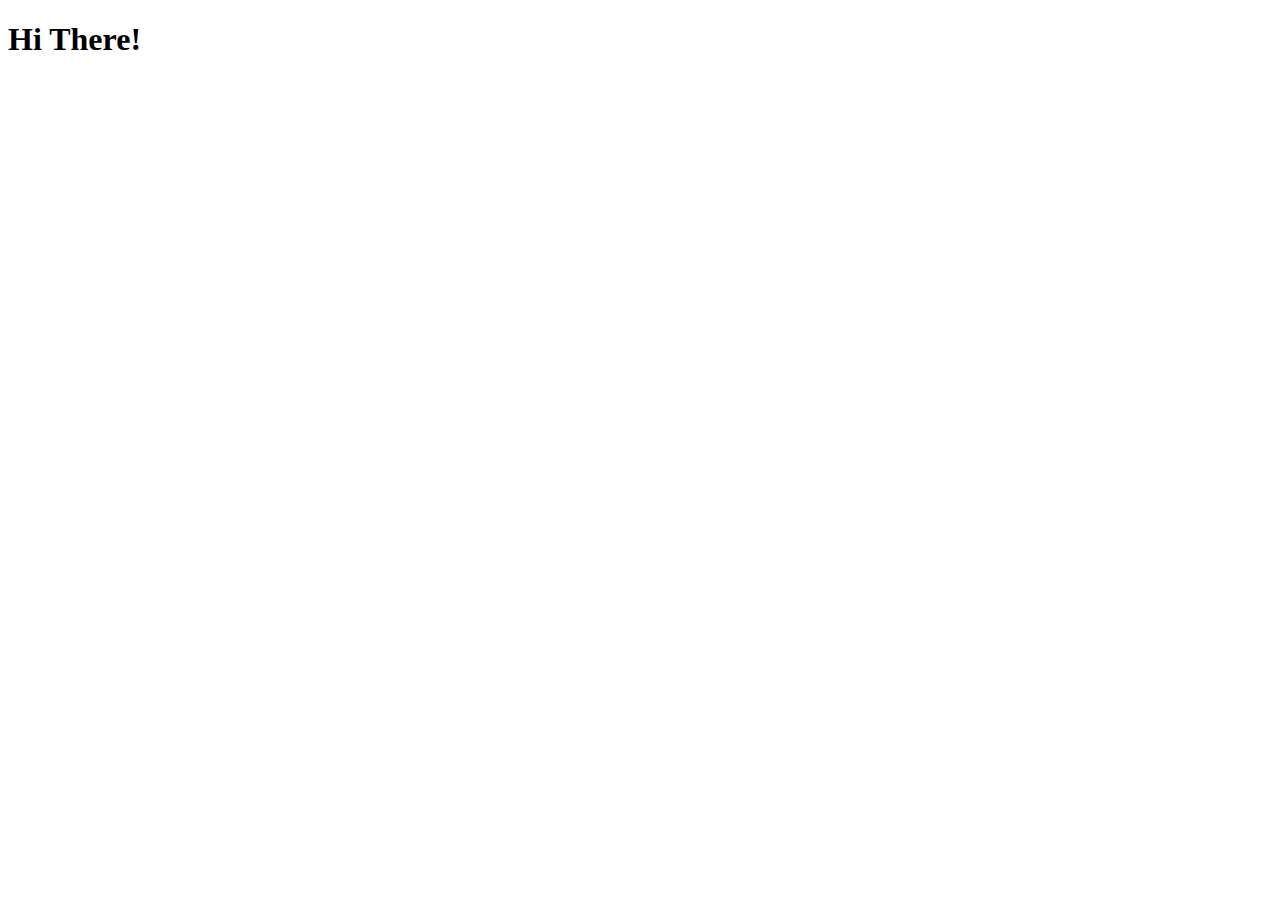
==== index.html @ 241e5246 "First version being uploaded" ====
<!DOCTYPE html>
<html lang="en">
<head>
    <meta charset="UTF-8">
    <meta http-equiv="X-UA-Compatible" content="IE=edge">
    <meta name="viewport" content="width=device-width, initial-scale=1.0">
    <title>Document</title>
</head>
<body>
    <h1>Hi There!</h1>
</body>
</html>
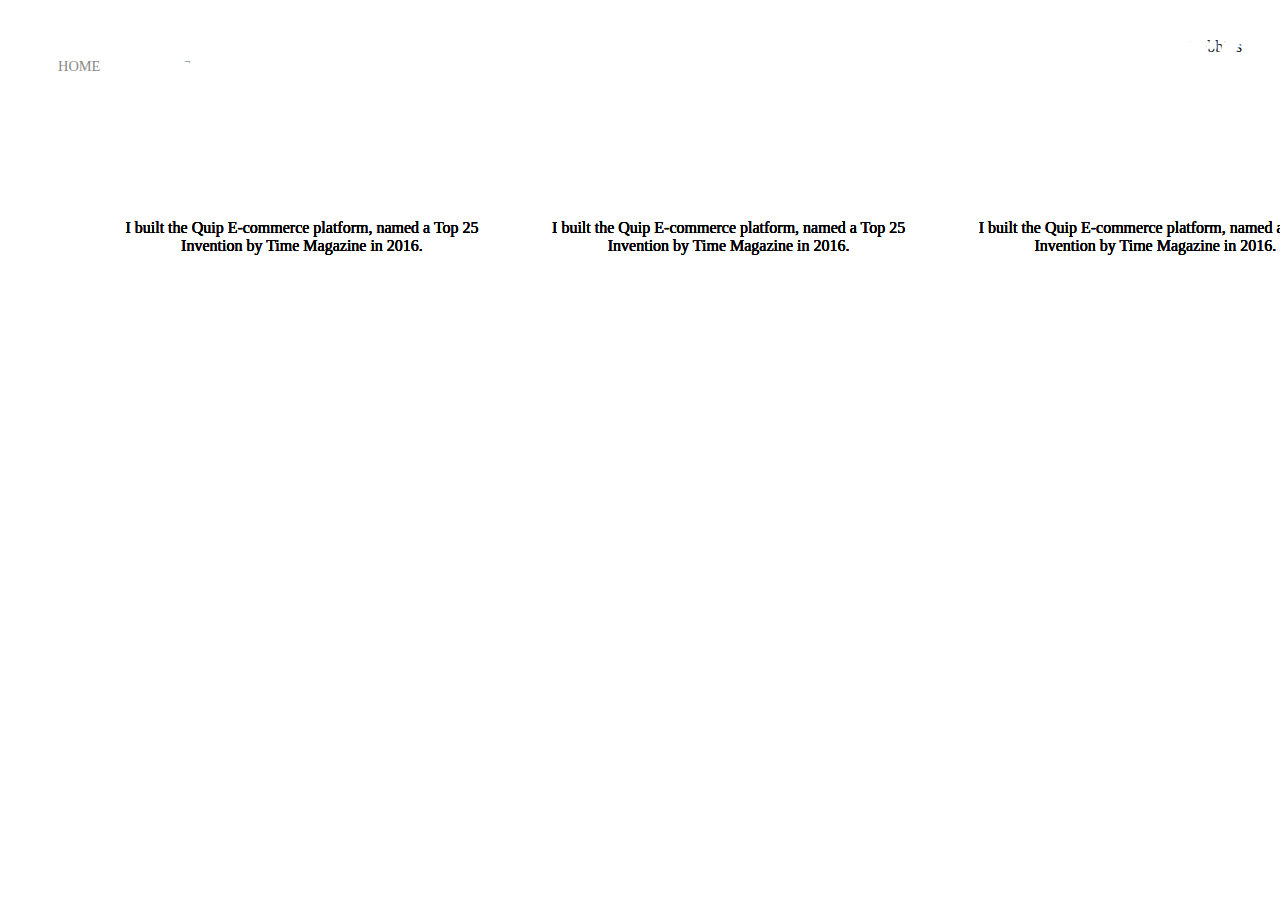
==== commit 0980f412: "Images added along with the portfolio styling" ====
--- a/index.html
+++ b/index.html
@@ -4,9 +4,181 @@
     <meta charset="UTF-8">
     <meta http-equiv="X-UA-Compatible" content="IE=edge">
     <meta name="viewport" content="width=device-width, initial-scale=1.0">
-    <title>Document</title>
+    <title>Home Page</title>
+    <link rel="stylesheet" href="style.css">
 </head>
 <body>
-    <h1>Hi There!</h1>
+   <div class="container">
+       <div class="nav-wrapper">
+           <div class="left-side">
+                <div class="nav-link-wrapper">
+                    <a href="index.html">Home</a>
+                </div>
+                <div class="nav-link-wrapper">
+                    <a href="about.html">About</a>
+                </div>
+           </div>
+            <div class="right-side">
+                <div>Will Robbins</div>
+            </div>
+        </div>
+        <div class="content-wrapper">
+            <div class="portfolio-items-wrapper">
+
+                <div class="portfolio-item-wrapper">
+                    <div class="porfolio-img-background" style="background-image: url(portfolio1.jpg);"></div>
+
+                    <div class="img-text-wrapper">
+                        <div class="logo-wrapper">
+                            <img src="images/logos/quip.png">
+                        </div>
+                        <div class="subtitle">
+                            I built the Quip E-commerce platform, named a Top 25 Invention by Time Magazine in 2016.
+                        </div>
+                    </div>
+                </div>
+
+                <div class="portfolio-item-wrapper">
+                    <div class="porfolio-img-background" style="background-image:url(images/portfolio2.jpg);"></div>
+
+                    <div class="img-text-wrapper">
+                        <div class="logo-wrapper">
+                            <img src="images/logos/crondose.png">
+                        </div>
+                        <div class="subtitle">
+                            I built the Quip E-commerce platform, named a Top 25 Invention by Time Magazine in 2016.
+                        </div>
+                    </div>
+                </div>
+
+                <div class="portfolio-item-wrapper">
+                    <div class="porfolio-img-background" style="background-image:url(images/portfolio3.jpg);"></div>
+
+                    <div class="img-text-wrapper">
+                        <div class="logo-wrapper">
+                            <img src="images/logos/dailysmarty.png">
+                        </div>
+                        <div class="subtitle">
+                            I built the Quip E-commerce platform, named a Top 25 Invention by Time Magazine in 2016.
+                        </div>
+                    </div>
+                </div>
+
+                <div class="portfolio-item-wrapper">
+                    <div class="porfolio-img-background" style="background-image:url(images/portfolio4.jpg);"></div>
+
+                    <div class="img-text-wrapper">
+                        <div class="logo-wrapper">
+                            <img src="images/logos/dashtrack.png">
+                        </div>
+                        <div class="subtitle">
+                            I built the Quip E-commerce platform, named a Top 25 Invention by Time Magazine in 2016.
+                        </div>
+                    </div>
+                </div>
+
+                <div class="portfolio-item-wrapper">
+                    <div class="porfolio-img-background" style="background-image:url(images/portfolio5.jpg);"></div>
+
+                    <div class="img-text-wrapper">
+                        <div class="logo-wrapper">
+                            <img src="images/logos/devcamp.png">
+                        </div>
+                        <div class="subtitle">
+                            I built the Quip E-commerce platform, named a Top 25 Invention by Time Magazine in 2016.
+                        </div>
+                    </div>
+                </div>
+
+                <div class="portfolio-item-wrapper">
+                    <div class="porfolio-img-background" style="background-image:url(images/portfolio6.jpg);"></div>
+
+                    <div class="img-text-wrapper">
+                        <div class="logo-wrapper">
+                            <img src="images/logos/devtrunk.png">
+                        </div>
+                        <div class="subtitle">
+                            I built the Quip E-commerce platform, named a Top 25 Invention by Time Magazine in 2016.
+                        </div>
+                    </div>
+                </div>
+
+                <div class="portfolio-item-wrapper">
+                    <div class="porfolio-img-background" style="background-image:url(images/portfolio7.jpg);"></div>
+
+                    <div class="img-text-wrapper">
+                        <div class="logo-wrapper">
+                            <img src="images/logos/edutechional.png">
+                        </div>
+                        <div class="subtitle">
+                            I built the Quip E-commerce platform, named a Top 25 Invention by Time Magazine in 2016.
+                        </div>
+                    </div>
+                </div>
+
+                <div class="portfolio-item-wrapper">
+                    <div class="porfolio-img-background" style="background-image:url(images/portfolio8.jpg);"></div>
+
+                    <div class="img-text-wrapper">
+                        <div class="logo-wrapper">
+                            <img src="images/logos/eventbrite.png">
+                        </div>
+                        <div class="subtitle">
+                            I built the Quip E-commerce platform, named a Top 25 Invention by Time Magazine in 2016.
+                        </div>
+                    </div>
+                </div>
+
+                <div class="portfolio-item-wrapper">
+                    <div class="porfolio-img-background" style="background-image:url(images/portfolio9.jpg);"></div>
+
+                    <div class="img-text-wrapper">
+                        <div class="logo-wrapper">
+                            <img src="images/logos/ministry-safe.png">
+                        </div>
+                        <div class="subtitle">
+                            I built the Quip E-commerce platform, named a Top 25 Invention by Time Magazine in 2016.
+                        </div>
+                    </div>
+                </div>
+
+                <div class="portfolio-item-wrapper">
+                    <div class="porfolio-img-background" style="background-image:url(images/portfolio10.jpg);"></div>
+
+                    <div class="img-text-wrapper">
+                        <div class="logo-wrapper">
+                            <img src="images/logos/open-devos.png">
+                        </div>
+                        <div class="subtitle">
+                            I built the Quip E-commerce platform, named a Top 25 Invention by Time Magazine in 2016.
+                        </div>
+                    </div>
+                </div>                <div class="portfolio-item-wrapper">
+                    <div class="porfolio-img-background" style="background-image:url(images/portfolio11.jpg);"></div>
+
+                    <div class="img-text-wrapper">
+                        <div class="logo-wrapper">
+                            <img src="images/logos/shop-hacker.png">
+                        </div>
+                        <div class="subtitle">
+                            I built the Quip E-commerce platform, named a Top 25 Invention by Time Magazine in 2016.
+                        </div>
+                    </div>
+                </div>                <div class="portfolio-item-wrapper">
+                    <div class="porfolio-img-background" style="background-image:url(images/portfolio12.jpg);"></div>
+
+                    <div class="img-text-wrapper">
+                        <div class="logo-wrapper">
+                            <img src="images/logos/toastability.png">
+                        </div>
+                        <div class="subtitle">
+                            I built the Quip E-commerce platform, named a Top 25 Invention by Time Magazine in 2016.
+                        </div>
+                    </div>
+                </div>
+
+            </div>
+        </div>
+    </div>
 </body>
 </html>--- a/style.css
+++ b/style.css
@@ -0,0 +1,78 @@
+/* Master Styles */
+body {
+    margin: 0px;
+}
+
+.container {
+    display: grid;
+    grid-template-columns: 1fr;
+}
+/* Nav Styles */
+.nav-wrapper {
+    display: flex;
+    justify-content: space-between;
+    padding: 38px;
+}
+
+.left-side {
+    display: flex;
+}
+
+.nav-wrapper > .left-side > div {
+    margin: 20px;
+    font-size: 0.9em;
+    text-transform: uppercase;
+}
+
+.nav-link-wrapper {
+    height: 22px;
+    border-bottom: 1px solid transparent;
+    transition: border-bottom 0.5s;
+}
+
+.nav-link-wrapper a {
+    color: #8a8a8a;
+    text-decoration: none;
+    transition: color 0.5s;
+}
+
+.nav-link-wrapper:hover {
+    border-bottom: 1px solid black;
+}
+
+.nav-link-wrapper a:hover {
+    color: black;
+}
+
+/* Porfolio Styles */
+
+.portfolio-items-wrapper {
+    display: grid;
+    grid-template-columns: 1fr 1fr 1fr;
+}
+
+.portfolio-item-wrapper {
+    position: relative;
+
+}
+
+.portfolio-img-background {
+    height: 350px;
+    width: 100%;
+    background-size: cover;
+    background-position: center;
+    background-repeat: no-repeat;
+}
+
+.img-text-wrapper {
+    position: absolute;
+    top: 0;
+    display: flex;
+    flex-direction: column;
+    justify-content: center;
+    align-items: center;
+    height: 100%;
+    text-align: center;
+    padding-left: 100px;
+    padding-right: 100px;
+}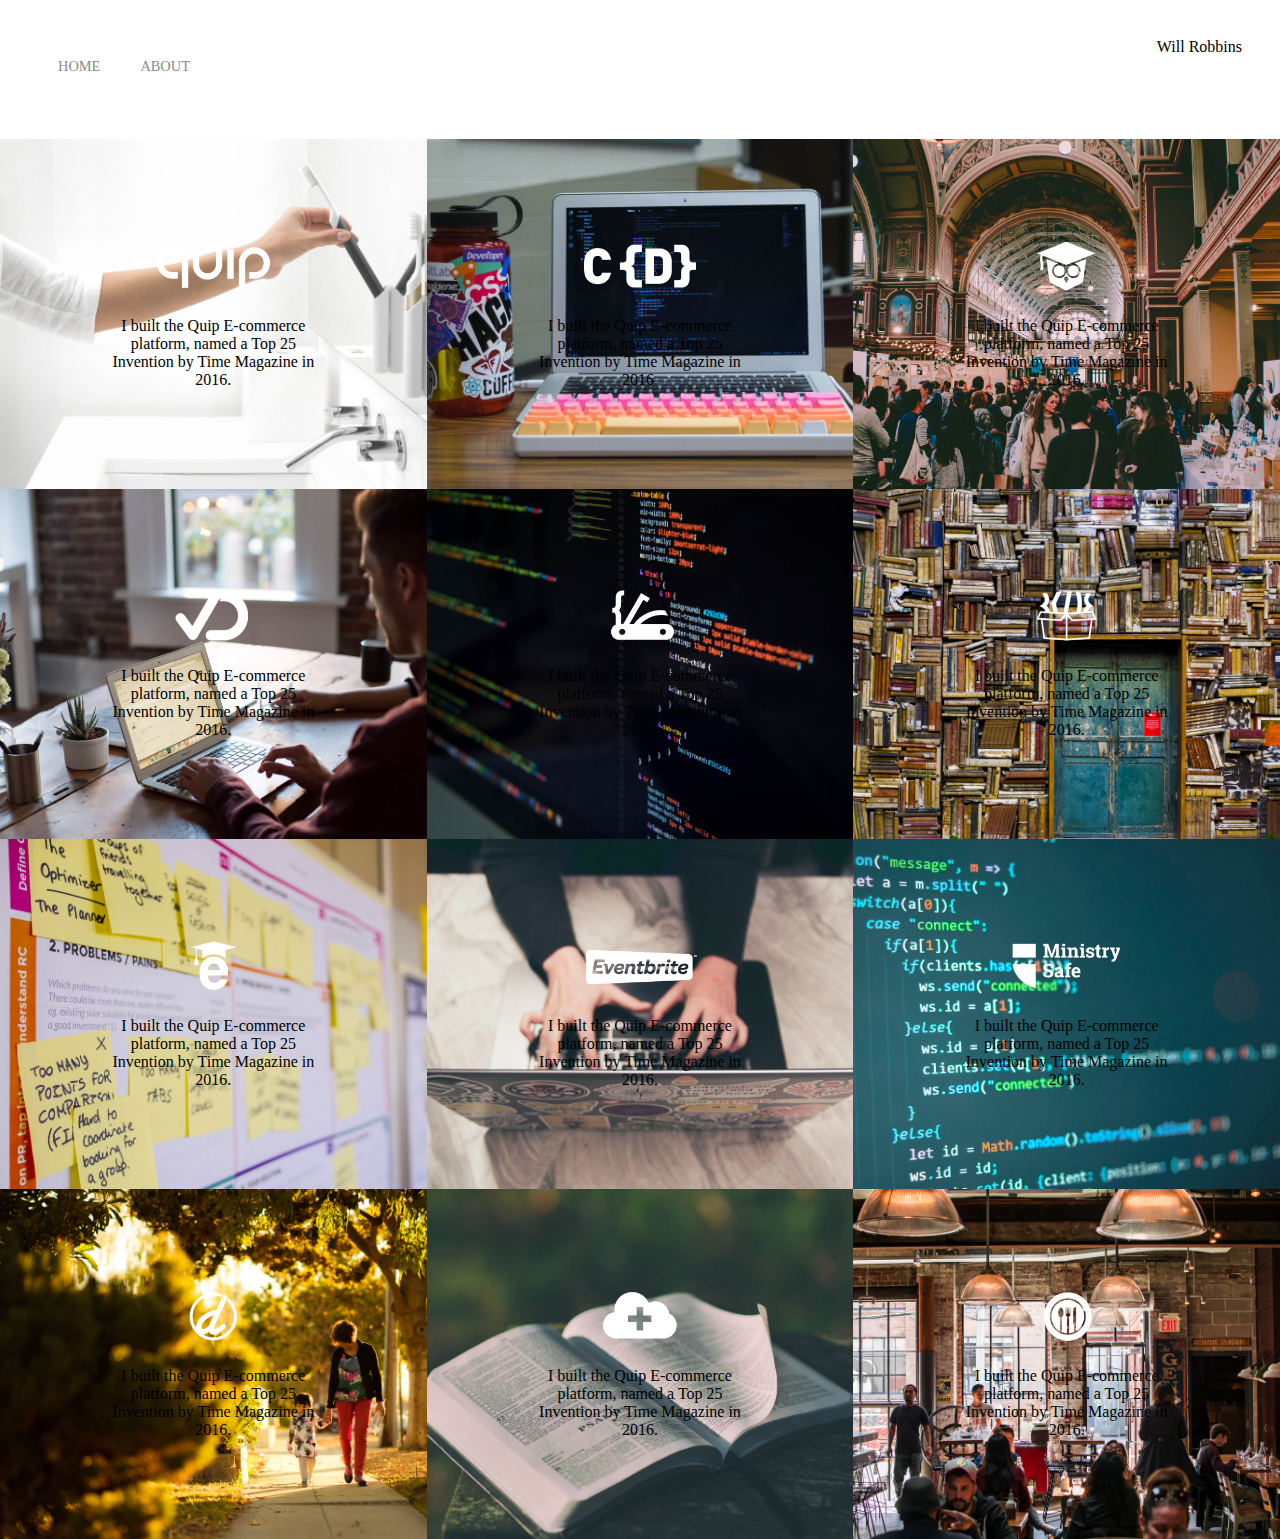
==== commit 6dbe3f61: "Fixed images and divs so that the text aligns properly and images appear" ====
--- a/index.html
+++ b/index.html
@@ -25,156 +25,168 @@
         <div class="content-wrapper">
             <div class="portfolio-items-wrapper">
 
-                <div class="portfolio-item-wrapper">
-                    <div class="porfolio-img-background" style="background-image: url(portfolio1.jpg);"></div>
+                <div class="portfolio-item-wrapper"> 
+                    <div style="background-image: url(/images/portfolio1.jpg);" class="portfolio-img-background" >
 
-                    <div class="img-text-wrapper">
-                        <div class="logo-wrapper">
-                            <img src="images/logos/quip.png">
+                        <div class="img-text-wrapper">
+                            <div class="logo-wrapper">
+                                <img src="images/logos/quip.png">
+                            </div>
+                            <div class="subtitle">
+                                I built the Quip E-commerce platform, named a Top 25 Invention by Time Magazine in 2016.
+                            </div>
                         </div>
-                        <div class="subtitle">
-                            I built the Quip E-commerce platform, named a Top 25 Invention by Time Magazine in 2016.
+                    </div>
+                </div>
+
+                <div class="portfolio-item-wrapper"> 
+                    <div style="background-image: url(/images/portfolio2.jpg);" class="portfolio-img-background">
+
+                        <div class="img-text-wrapper">
+                            <div class="logo-wrapper">
+                                <img src="images/logos/crondose.png">
+                            </div>
+                            <div class="subtitle">
+                                I built the Quip E-commerce platform, named a Top 25 Invention by Time Magazine in 2016.
+                            </div>
                         </div>
                     </div>
                 </div>
 
                 <div class="portfolio-item-wrapper">
-                    <div class="porfolio-img-background" style="background-image:url(images/portfolio2.jpg);"></div>
+                    <div style="background-image: url(/images/portfolio3.jpg);" class="portfolio-img-background">
 
-                    <div class="img-text-wrapper">
-                        <div class="logo-wrapper">
-                            <img src="images/logos/crondose.png">
-                        </div>
-                        <div class="subtitle">
-                            I built the Quip E-commerce platform, named a Top 25 Invention by Time Magazine in 2016.
+                        <div class="img-text-wrapper">
+                            <div class="logo-wrapper">
+                                <img src="images/logos/dailysmarty.png">
+                            </div>
+                            <div class="subtitle">
+                                I built the Quip E-commerce platform, named a Top 25 Invention by Time Magazine in 2016.
+                            </div>
                         </div>
                     </div>
                 </div>
 
                 <div class="portfolio-item-wrapper">
-                    <div class="porfolio-img-background" style="background-image:url(images/portfolio3.jpg);"></div>
+                    <div style="background-image: url(images/portfolio4.jpg);" class="portfolio-img-background">
 
-                    <div class="img-text-wrapper">
-                        <div class="logo-wrapper">
-                            <img src="images/logos/dailysmarty.png">
-                        </div>
-                        <div class="subtitle">
-                            I built the Quip E-commerce platform, named a Top 25 Invention by Time Magazine in 2016.
+                        <div class="img-text-wrapper">
+                            <div class="logo-wrapper">
+                                <img src="images/logos/dashtrack.png">
+                            </div>
+                            <div class="subtitle">
+                                I built the Quip E-commerce platform, named a Top 25 Invention by Time Magazine in 2016.
+                            </div>
                         </div>
                     </div>
                 </div>
 
                 <div class="portfolio-item-wrapper">
-                    <div class="porfolio-img-background" style="background-image:url(images/portfolio4.jpg);"></div>
+                    <div style="background-image: url(images/portfolio5.jpg);" class="portfolio-img-background">
 
-                    <div class="img-text-wrapper">
-                        <div class="logo-wrapper">
-                            <img src="images/logos/dashtrack.png">
-                        </div>
-                        <div class="subtitle">
-                            I built the Quip E-commerce platform, named a Top 25 Invention by Time Magazine in 2016.
+                        <div class="img-text-wrapper">
+                            <div class="logo-wrapper">
+                                <img src="images/logos/devcamp.png">
+                            </div>
+                            <div class="subtitle">
+                                I built the Quip E-commerce platform, named a Top 25 Invention by Time Magazine in 2016.
+                            </div>
                         </div>
                     </div>
                 </div>
 
                 <div class="portfolio-item-wrapper">
-                    <div class="porfolio-img-background" style="background-image:url(images/portfolio5.jpg);"></div>
+                    <div style="background-image: url(images/portfolio6.jpg);" class="portfolio-img-background">
 
-                    <div class="img-text-wrapper">
-                        <div class="logo-wrapper">
-                            <img src="images/logos/devcamp.png">
-                        </div>
-                        <div class="subtitle">
-                            I built the Quip E-commerce platform, named a Top 25 Invention by Time Magazine in 2016.
+                        <div class="img-text-wrapper">
+                            <div class="logo-wrapper">
+                                <img src="images/logos/devtrunk.png">
+                            </div>
+                            <div class="subtitle">
+                                I built the Quip E-commerce platform, named a Top 25 Invention by Time Magazine in 2016.
+                            </div>
                         </div>
                     </div>
                 </div>
 
                 <div class="portfolio-item-wrapper">
-                    <div class="porfolio-img-background" style="background-image:url(images/portfolio6.jpg);"></div>
+                    <div style="background-image: url(images/portfolio7.jpg);" class="portfolio-img-background">
 
-                    <div class="img-text-wrapper">
-                        <div class="logo-wrapper">
-                            <img src="images/logos/devtrunk.png">
-                        </div>
-                        <div class="subtitle">
-                            I built the Quip E-commerce platform, named a Top 25 Invention by Time Magazine in 2016.
+                        <div class="img-text-wrapper">
+                            <div class="logo-wrapper">
+                                <img src="images/logos/edutechional.png">
+                            </div>
+                            <div class="subtitle">
+                                I built the Quip E-commerce platform, named a Top 25 Invention by Time Magazine in 2016.
+                            </div>
                         </div>
                     </div>
                 </div>
 
                 <div class="portfolio-item-wrapper">
-                    <div class="porfolio-img-background" style="background-image:url(images/portfolio7.jpg);"></div>
+                    <div style="background-image: url(images/portfolio8.jpg);" class="portfolio-img-background">
 
-                    <div class="img-text-wrapper">
-                        <div class="logo-wrapper">
-                            <img src="images/logos/edutechional.png">
-                        </div>
-                        <div class="subtitle">
-                            I built the Quip E-commerce platform, named a Top 25 Invention by Time Magazine in 2016.
+                        <div class="img-text-wrapper">
+                            <div class="logo-wrapper">
+                                <img src="images/logos/eventbrite.png">
+                            </div>
+                            <div class="subtitle">
+                                I built the Quip E-commerce platform, named a Top 25 Invention by Time Magazine in 2016.
+                            </div>
                         </div>
                     </div>
                 </div>
 
                 <div class="portfolio-item-wrapper">
-                    <div class="porfolio-img-background" style="background-image:url(images/portfolio8.jpg);"></div>
+                    <div style="background-image: url(images/portfolio9.jpg);" class="portfolio-img-background">
 
-                    <div class="img-text-wrapper">
-                        <div class="logo-wrapper">
-                            <img src="images/logos/eventbrite.png">
-                        </div>
-                        <div class="subtitle">
-                            I built the Quip E-commerce platform, named a Top 25 Invention by Time Magazine in 2016.
+                        <div class="img-text-wrapper">
+                            <div class="logo-wrapper">
+                                <img src="images/logos/ministry-safe.png">
+                            </div>
+                            <div class="subtitle">
+                                I built the Quip E-commerce platform, named a Top 25 Invention by Time Magazine in 2016.
+                            </div>
                         </div>
                     </div>
                 </div>
 
                 <div class="portfolio-item-wrapper">
-                    <div class="porfolio-img-background" style="background-image:url(images/portfolio9.jpg);"></div>
+                    <div style="background-image: url(images/portfolio10.jpg);" class="portfolio-img-background">
 
-                    <div class="img-text-wrapper">
-                        <div class="logo-wrapper">
-                            <img src="images/logos/ministry-safe.png">
-                        </div>
-                        <div class="subtitle">
-                            I built the Quip E-commerce platform, named a Top 25 Invention by Time Magazine in 2016.
-                        </div>
-                    </div>
-                </div>
-
-                <div class="portfolio-item-wrapper">
-                    <div class="porfolio-img-background" style="background-image:url(images/portfolio10.jpg);"></div>
-
-                    <div class="img-text-wrapper">
-                        <div class="logo-wrapper">
-                            <img src="images/logos/open-devos.png">
-                        </div>
-                        <div class="subtitle">
-                            I built the Quip E-commerce platform, named a Top 25 Invention by Time Magazine in 2016.
+                        <div class="img-text-wrapper">
+                            <div class="logo-wrapper">
+                                <img src="images/logos/open-devos.png">
+                            </div>
+                            <div class="subtitle">
+                                I built the Quip E-commerce platform, named a Top 25 Invention by Time Magazine in 2016.
+                            </div>
                         </div>
                     </div>
                 </div>                <div class="portfolio-item-wrapper">
-                    <div class="porfolio-img-background" style="background-image:url(images/portfolio11.jpg);"></div>
+                    <div style="background-image: url(images/portfolio11.jpg);" class="portfolio-img-background">
 
-                    <div class="img-text-wrapper">
-                        <div class="logo-wrapper">
-                            <img src="images/logos/shop-hacker.png">
-                        </div>
-                        <div class="subtitle">
-                            I built the Quip E-commerce platform, named a Top 25 Invention by Time Magazine in 2016.
+                        <div class="img-text-wrapper">
+                            <div class="logo-wrapper">
+                                <img src="images/logos/shop-hacker.png">
+                            </div>
+                            <div class="subtitle">
+                                I built the Quip E-commerce platform, named a Top 25 Invention by Time Magazine in 2016.
+                            </div>
                         </div>
                     </div>
                 </div>                <div class="portfolio-item-wrapper">
-                    <div class="porfolio-img-background" style="background-image:url(images/portfolio12.jpg);"></div>
+                    <div style="background-image: url(images/portfolio12.jpg);" class="portfolio-img-background">
 
-                    <div class="img-text-wrapper">
-                        <div class="logo-wrapper">
-                            <img src="images/logos/toastability.png">
+                        <div class="img-text-wrapper">
+                            <div class="logo-wrapper">
+                                <img src="images/logos/toastability.png">
+                            </div>
+                            <div class="subtitle">
+                                I built the Quip E-commerce platform, named a Top 25 Invention by Time Magazine in 2016.
+                            </div>
                         </div>
-                        <div class="subtitle">
-                            I built the Quip E-commerce platform, named a Top 25 Invention by Time Magazine in 2016.
-                        </div>
-                    </div>
+                    </div>  
                 </div>
 
             </div>
--- a/style.css
+++ b/style.css
@@ -62,6 +62,7 @@
     background-size: cover;
     background-position: center;
     background-repeat: no-repeat;
+    
 }
 
 .img-text-wrapper {
@@ -75,4 +76,9 @@
     text-align: center;
     padding-left: 100px;
     padding-right: 100px;
+}
+
+.logo-wrapper img{
+    width: 50%;
+    margin-bottom: 20px;
 }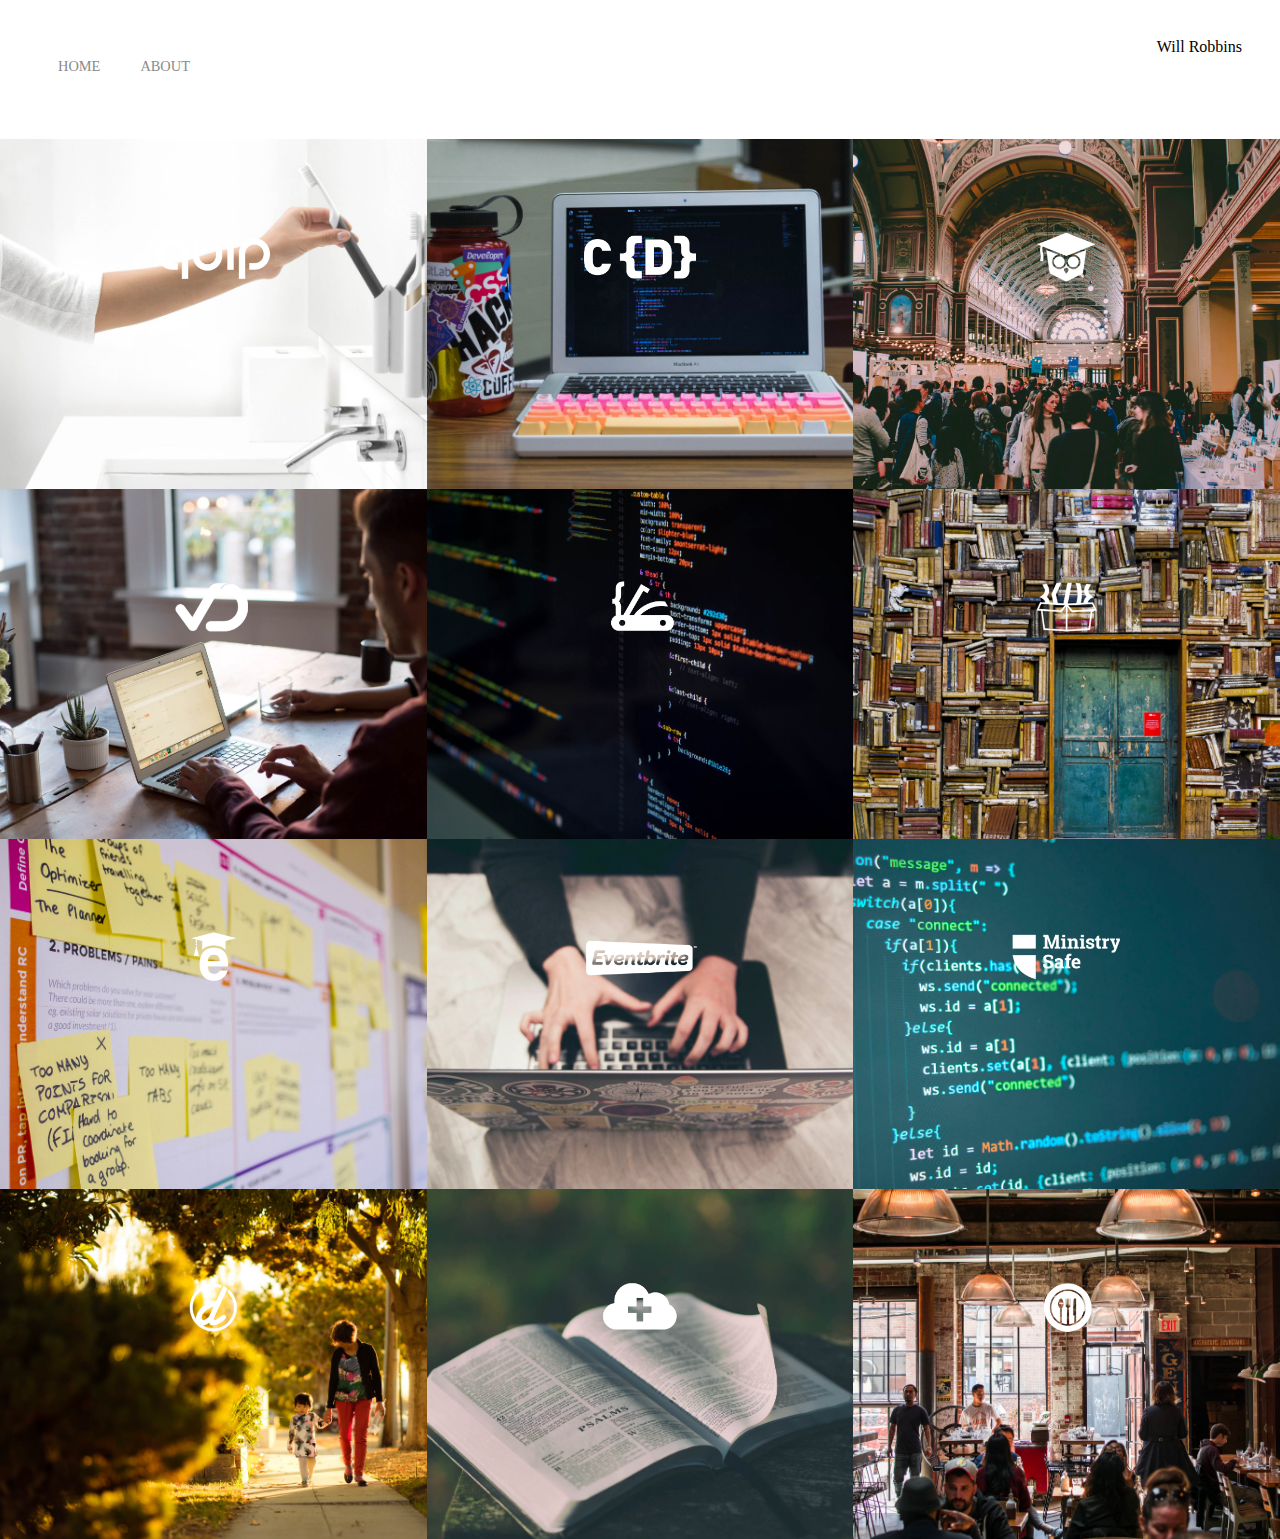
==== commit 6d6ea42e: "Completed the JS and styling of the portfolio block" ====
--- a/index.html
+++ b/index.html
@@ -26,7 +26,7 @@
             <div class="portfolio-items-wrapper">
 
                 <div class="portfolio-item-wrapper"> 
-                    <div style="background-image: url(/images/portfolio1.jpg);" class="portfolio-img-background" >
+                    <div style="background-image: url(/images/portfolio1.jpg);" class="portfolio-img-background" ></div>
 
                         <div class="img-text-wrapper">
                             <div class="logo-wrapper">
@@ -36,11 +36,10 @@
                                 I built the Quip E-commerce platform, named a Top 25 Invention by Time Magazine in 2016.
                             </div>
                         </div>
-                    </div>
                 </div>
 
                 <div class="portfolio-item-wrapper"> 
-                    <div style="background-image: url(/images/portfolio2.jpg);" class="portfolio-img-background">
+                    <div style="background-image: url(/images/portfolio2.jpg);" class="portfolio-img-background"></div>
 
                         <div class="img-text-wrapper">
                             <div class="logo-wrapper">
@@ -50,11 +49,10 @@
                                 I built the Quip E-commerce platform, named a Top 25 Invention by Time Magazine in 2016.
                             </div>
                         </div>
-                    </div>
                 </div>
 
                 <div class="portfolio-item-wrapper">
-                    <div style="background-image: url(/images/portfolio3.jpg);" class="portfolio-img-background">
+                    <div style="background-image: url(/images/portfolio3.jpg);" class="portfolio-img-background"></div>
 
                         <div class="img-text-wrapper">
                             <div class="logo-wrapper">
@@ -64,11 +62,10 @@
                                 I built the Quip E-commerce platform, named a Top 25 Invention by Time Magazine in 2016.
                             </div>
                         </div>
-                    </div>
                 </div>
 
                 <div class="portfolio-item-wrapper">
-                    <div style="background-image: url(images/portfolio4.jpg);" class="portfolio-img-background">
+                    <div style="background-image: url(images/portfolio4.jpg);" class="portfolio-img-background"></div>
 
                         <div class="img-text-wrapper">
                             <div class="logo-wrapper">
@@ -78,11 +75,10 @@
                                 I built the Quip E-commerce platform, named a Top 25 Invention by Time Magazine in 2016.
                             </div>
                         </div>
-                    </div>
                 </div>
 
                 <div class="portfolio-item-wrapper">
-                    <div style="background-image: url(images/portfolio5.jpg);" class="portfolio-img-background">
+                    <div style="background-image: url(images/portfolio5.jpg);" class="portfolio-img-background"></div>
 
                         <div class="img-text-wrapper">
                             <div class="logo-wrapper">
@@ -92,11 +88,10 @@
                                 I built the Quip E-commerce platform, named a Top 25 Invention by Time Magazine in 2016.
                             </div>
                         </div>
-                    </div>
                 </div>
 
                 <div class="portfolio-item-wrapper">
-                    <div style="background-image: url(images/portfolio6.jpg);" class="portfolio-img-background">
+                    <div style="background-image: url(images/portfolio6.jpg);" class="portfolio-img-background"></div>
 
                         <div class="img-text-wrapper">
                             <div class="logo-wrapper">
@@ -106,11 +101,10 @@
                                 I built the Quip E-commerce platform, named a Top 25 Invention by Time Magazine in 2016.
                             </div>
                         </div>
-                    </div>
                 </div>
 
                 <div class="portfolio-item-wrapper">
-                    <div style="background-image: url(images/portfolio7.jpg);" class="portfolio-img-background">
+                    <div style="background-image: url(images/portfolio7.jpg);" class="portfolio-img-background"></div>
 
                         <div class="img-text-wrapper">
                             <div class="logo-wrapper">
@@ -120,11 +114,10 @@
                                 I built the Quip E-commerce platform, named a Top 25 Invention by Time Magazine in 2016.
                             </div>
                         </div>
-                    </div>
                 </div>
 
                 <div class="portfolio-item-wrapper">
-                    <div style="background-image: url(images/portfolio8.jpg);" class="portfolio-img-background">
+                    <div style="background-image: url(images/portfolio8.jpg);" class="portfolio-img-background"></div>
 
                         <div class="img-text-wrapper">
                             <div class="logo-wrapper">
@@ -134,11 +127,10 @@
                                 I built the Quip E-commerce platform, named a Top 25 Invention by Time Magazine in 2016.
                             </div>
                         </div>
-                    </div>
                 </div>
 
                 <div class="portfolio-item-wrapper">
-                    <div style="background-image: url(images/portfolio9.jpg);" class="portfolio-img-background">
+                    <div style="background-image: url(images/portfolio9.jpg);" class="portfolio-img-background"></div>
 
                         <div class="img-text-wrapper">
                             <div class="logo-wrapper">
@@ -148,11 +140,10 @@
                                 I built the Quip E-commerce platform, named a Top 25 Invention by Time Magazine in 2016.
                             </div>
                         </div>
-                    </div>
                 </div>
 
                 <div class="portfolio-item-wrapper">
-                    <div style="background-image: url(images/portfolio10.jpg);" class="portfolio-img-background">
+                    <div style="background-image: url(images/portfolio10.jpg);" class="portfolio-img-background"></div>
 
                         <div class="img-text-wrapper">
                             <div class="logo-wrapper">
@@ -162,9 +153,9 @@
                                 I built the Quip E-commerce platform, named a Top 25 Invention by Time Magazine in 2016.
                             </div>
                         </div>
-                    </div>
-                </div>                <div class="portfolio-item-wrapper">
-                    <div style="background-image: url(images/portfolio11.jpg);" class="portfolio-img-background">
+                </div>                
+                <div class="portfolio-item-wrapper">
+                    <div style="background-image: url(images/portfolio11.jpg);" class="portfolio-img-background"></div>
 
                         <div class="img-text-wrapper">
                             <div class="logo-wrapper">
@@ -174,9 +165,9 @@
                                 I built the Quip E-commerce platform, named a Top 25 Invention by Time Magazine in 2016.
                             </div>
                         </div>
-                    </div>
-                </div>                <div class="portfolio-item-wrapper">
-                    <div style="background-image: url(images/portfolio12.jpg);" class="portfolio-img-background">
+                </div>                
+                <div class="portfolio-item-wrapper">
+                    <div style="background-image: url(images/portfolio12.jpg);" class="portfolio-img-background"></div>  
 
                         <div class="img-text-wrapper">
                             <div class="logo-wrapper">
@@ -186,11 +177,22 @@
                                 I built the Quip E-commerce platform, named a Top 25 Invention by Time Magazine in 2016.
                             </div>
                         </div>
-                    </div>  
                 </div>
-
             </div>
         </div>
     </div>
 </body>
+<script>
+    const portfolioItems = document.querySelectorAll('.portfolio-item-wrapper')
+
+    portfolioItems.forEach(portfolioItem => {
+        portfolioItem.addEventListener('mouseover', () => {
+            portfolioItem.childNodes[1].classList.add('img-darken');
+        })
+        
+        portfolioItem.addEventListener('mouseout', () => {
+            portfolioItem.childNodes[1].classList.remove('img-darken');
+        })
+    })
+</script>
 </html>--- a/style.css
+++ b/style.css
@@ -81,4 +81,25 @@
 .logo-wrapper img{
     width: 50%;
     margin-bottom: 20px;
-}+}
+
+/* Needs to be more specific with selector */
+.img-text-wrapper .subtitle {
+    transition: 1s;
+    font-weight: 600;
+    color: transparent;
+    font-family: 'Courier New', Courier, monospace;
+}
+
+.img-text-wrapper:hover .subtitle {
+    font-weight: 600;
+    color: lightseagreen;
+    font-family: 'Courier New', Courier, monospace;
+}
+
+.img-darken {
+    transition: 1s;
+    filter: brightness(10%);
+}
+
+
